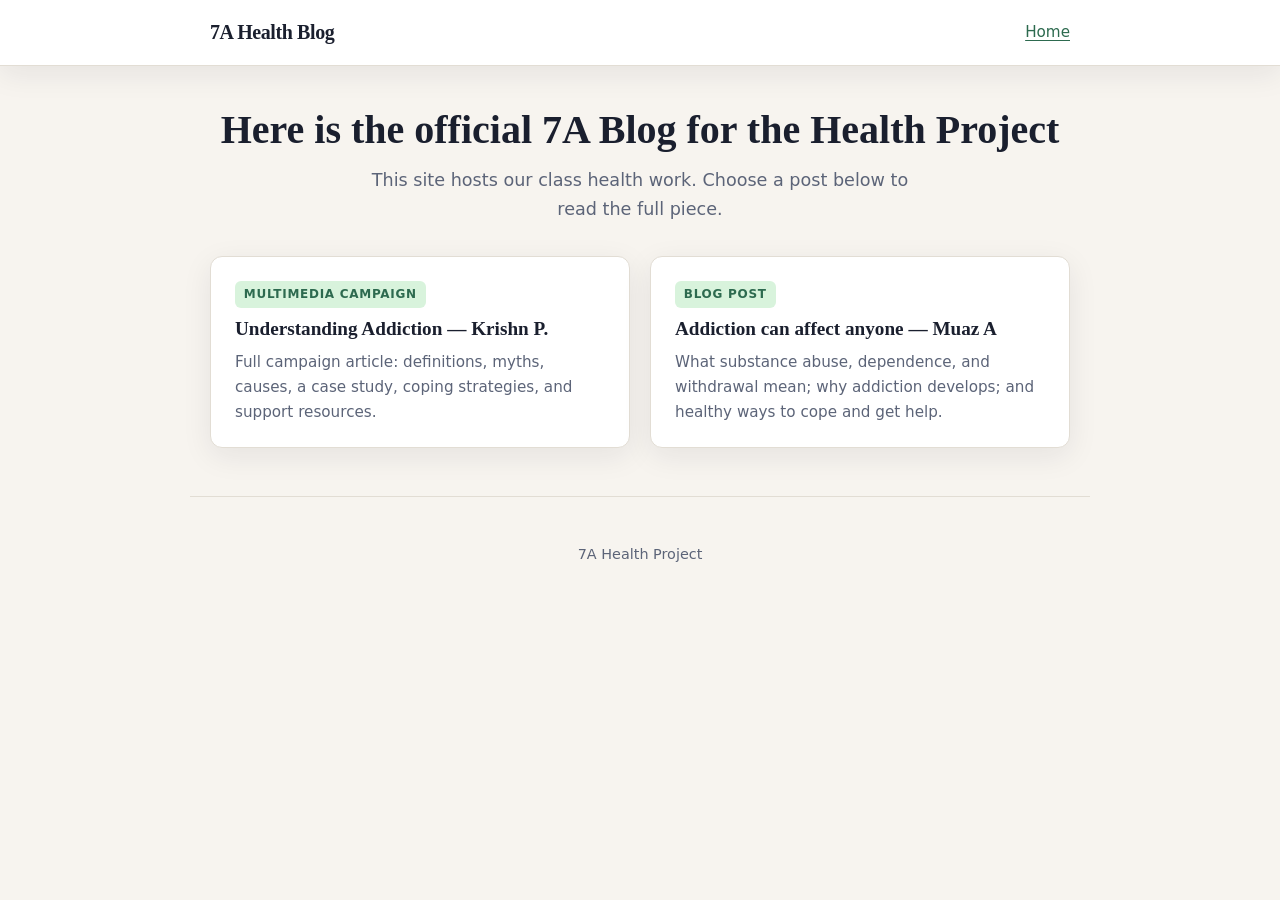
==== index.html @ 5fd0e1c2 "First Upload Muaz Krishn Blog" ====
<!DOCTYPE html>
<html lang="en">
  <head>
    <meta charset="UTF-8" />
    <meta name="viewport" content="width=device-width, initial-scale=1" />
    <title>7A Health Blog — Official Health Project</title>
    <meta
      name="description"
      content="Official 7A blog for the Health Project."
    />
    <link rel="stylesheet" href="css/style.css" />
  </head>
  <body>
    <header class="site-header">
      <div class="site-header__inner">
        <div class="brand">
          <a href="index.html">7A Health Blog</a>
        </div>
        <nav class="nav" aria-label="Main">
          <a href="index.html">Home</a>
        </nav>
      </div>
    </header>

    <section class="hero">
      <h1>Here is the official 7A Blog for the Health Project</h1>
      <p>
        This site hosts our class health work. Choose a post below to read the
        full piece.
      </p>
    </section>

    <div class="post-grid" role="list">
      <article class="post-card" role="listitem">
        <span class="post-card__tag">Multimedia campaign</span>
        <h2>
          <a href="understanding-addiction.html"
            >Understanding Addiction — Krishn P.</a
          >
        </h2>
        <p>
          Full campaign article: definitions, myths, causes, a case study,
          coping strategies, and support resources.
        </p>
      </article>

      <article class="post-card" role="listitem">
        <span class="post-card__tag">Blog post</span>
        <h2>
          <a href="muaz-addiction-health.html">Addiction can affect anyone — Muaz A</a>
        </h2>
        <p>
          What substance abuse, dependence, and withdrawal mean; why addiction
          develops; and healthy ways to cope and get help.
        </p>
      </article>
    </div>

    <footer class="site-footer">
      <p>7A Health Project</p>
    </footer>
  </body>
</html>
---- css/style.css ----
/* 7A Multimedia Campaign Blog — shared styles */

:root {
  --bg: #f7f4ef;
  --surface: #ffffff;
  --ink: #1a1f2e;
  --muted: #5c6478;
  --accent: #2d6a4f;
  --accent-soft: #d8f3dc;
  --border: #e2ddd4;
  --radius: 12px;
  --shadow: 0 8px 30px rgba(26, 31, 46, 0.08);
  --font-sans: "Segoe UI", system-ui, -apple-system, sans-serif;
  --font-display: Georgia, "Times New Roman", serif;
}

*,
*::before,
*::after {
  box-sizing: border-box;
}

html {
  scroll-behavior: smooth;
}

body {
  margin: 0;
  min-height: 100vh;
  font-family: var(--font-sans);
  font-size: 1.05rem;
  line-height: 1.65;
  color: var(--ink);
  background: var(--bg);
}

a {
  color: var(--accent);
  text-decoration-thickness: 1px;
  text-underline-offset: 3px;
}

a:hover {
  color: #1b4332;
}

.site-header {
  background: var(--surface);
  border-bottom: 1px solid var(--border);
  position: sticky;
  top: 0;
  z-index: 10;
  box-shadow: var(--shadow);
}

.site-header__inner {
  max-width: 900px;
  margin: 0 auto;
  padding: 1rem 1.25rem;
  display: flex;
  align-items: center;
  justify-content: space-between;
  gap: 1rem;
  flex-wrap: wrap;
}

.brand {
  font-family: var(--font-display);
  font-weight: 700;
  font-size: 1.25rem;
  letter-spacing: -0.02em;
}

.brand a {
  color: var(--ink);
  text-decoration: none;
}

.brand a:hover {
  color: var(--accent);
}

.nav {
  display: flex;
  gap: 1rem;
  flex-wrap: wrap;
}

.nav a {
  font-size: 0.95rem;
  font-weight: 500;
}

main {
  max-width: 720px;
  margin: 0 auto;
  padding: 2rem 1.25rem 4rem;
}

.hero {
  max-width: 900px;
  margin: 0 auto;
  padding: 2.5rem 1.25rem 2rem;
  text-align: center;
}

.hero h1 {
  font-family: var(--font-display);
  font-size: clamp(1.75rem, 4vw, 2.5rem);
  font-weight: 700;
  line-height: 1.2;
  margin: 0 0 0.75rem;
  color: var(--ink);
}

.hero p {
  margin: 0 auto;
  max-width: 36rem;
  color: var(--muted);
  font-size: 1.1rem;
}

.landing-cta {
  margin: 2rem 0 0;
}

.landing-cta__link,
.landing-cta__link:visited {
  display: inline-block;
  padding: 0.85rem 1.35rem;
  background: var(--accent);
  color: #fff;
  text-decoration: none;
  font-weight: 600;
  border-radius: var(--radius);
  box-shadow: var(--shadow);
}

.landing-cta__link:hover {
  background: #1b4332;
  color: #fff;
}

.post-grid {
  max-width: 900px;
  margin: 0 auto;
  padding: 0 1.25rem 3rem;
  display: grid;
  gap: 1.25rem;
}

@media (min-width: 560px) {
  .post-grid {
    grid-template-columns: repeat(2, 1fr);
  }
}

.post-card {
  background: var(--surface);
  border: 1px solid var(--border);
  border-radius: var(--radius);
  padding: 1.35rem 1.5rem;
  box-shadow: var(--shadow);
  transition: transform 0.15s ease, box-shadow 0.15s ease;
}

.post-card:hover {
  transform: translateY(-2px);
  box-shadow: 0 12px 36px rgba(26, 31, 46, 0.12);
}

.post-card__tag {
  display: inline-block;
  font-size: 0.75rem;
  font-weight: 600;
  text-transform: uppercase;
  letter-spacing: 0.06em;
  color: var(--accent);
  background: var(--accent-soft);
  padding: 0.2rem 0.55rem;
  border-radius: 6px;
  margin-bottom: 0.6rem;
}

.post-card h2 {
  font-family: var(--font-display);
  font-size: 1.2rem;
  margin: 0 0 0.5rem;
  line-height: 1.3;
}

.post-card h2 a {
  color: var(--ink);
  text-decoration: none;
}

.post-card h2 a:hover {
  color: var(--accent);
}

.post-card p {
  margin: 0;
  font-size: 0.95rem;
  color: var(--muted);
}

.article-meta {
  font-size: 0.9rem;
  color: var(--muted);
  margin-bottom: 1.5rem;
}

.article-title {
  font-family: var(--font-display);
  font-size: clamp(1.6rem, 3.5vw, 2.1rem);
  line-height: 1.25;
  margin: 0 0 0.5rem;
}

.lead {
  font-size: 1.15rem;
  color: var(--muted);
  margin: 0 0 2rem;
}

.article-body h2 {
  font-family: var(--font-display);
  font-size: 1.35rem;
  margin: 2rem 0 0.75rem;
}

.article-body h3 {
  font-size: 1.1rem;
  margin: 1.5rem 0 0.5rem;
}

.article-body p {
  margin: 0 0 1rem;
}

.article-body ul,
.article-body ol {
  margin: 0 0 1rem;
  padding-left: 1.35rem;
}

.figure {
  margin: 1.5rem 0;
  padding: 1rem;
  background: var(--surface);
  border: 1px solid var(--border);
  border-radius: var(--radius);
  text-align: center;
}

.figure img,
.figure video {
  max-width: 100%;
  height: auto;
  border-radius: 8px;
}

.figure figcaption {
  font-size: 0.9rem;
  color: var(--muted);
  margin-top: 0.6rem;
}

.embed {
  position: relative;
  width: 100%;
  padding-bottom: 56.25%;
  height: 0;
  overflow: hidden;
  border-radius: var(--radius);
  background: #000;
  margin: 1.5rem 0;
}

.embed iframe {
  position: absolute;
  top: 0;
  left: 0;
  width: 100%;
  height: 100%;
  border: 0;
}

.back-link {
  display: inline-block;
  margin-bottom: 1.5rem;
  font-weight: 500;
}

.site-footer {
  max-width: 900px;
  margin: 0 auto;
  padding: 2rem 1.25rem;
  text-align: center;
  font-size: 0.9rem;
  color: var(--muted);
  border-top: 1px solid var(--border);
}

.callout {
  border-radius: var(--radius);
  padding: 1rem 1.25rem;
  margin: 1.25rem 0;
  border: 1px solid var(--border);
}

.callout p {
  margin: 0 0 0.5rem;
}

.callout p:last-child {
  margin-bottom: 0;
}

.callout--myth {
  background: #fff5f5;
  border-color: #f5c6c6;
}

.callout--truth {
  background: var(--accent-soft);
  border-color: #95d5b2;
}

.table-wrap {
  overflow-x: auto;
  margin: 1rem 0 1.5rem;
  border-radius: var(--radius);
  border: 1px solid var(--border);
  background: var(--surface);
}

.resource-table {
  width: 100%;
  border-collapse: collapse;
  font-size: 0.98rem;
}

.resource-table th,
.resource-table td {
  padding: 0.75rem 1rem;
  text-align: left;
  border-bottom: 1px solid var(--border);
  vertical-align: top;
}

.resource-table th {
  font-weight: 600;
  background: var(--bg);
}

.resource-table tr:last-child td {
  border-bottom: 0;
}

.visually-hidden {
  position: absolute;
  width: 1px;
  height: 1px;
  padding: 0;
  margin: -1px;
  overflow: hidden;
  clip: rect(0, 0, 0, 0);
  white-space: nowrap;
  border: 0;
}
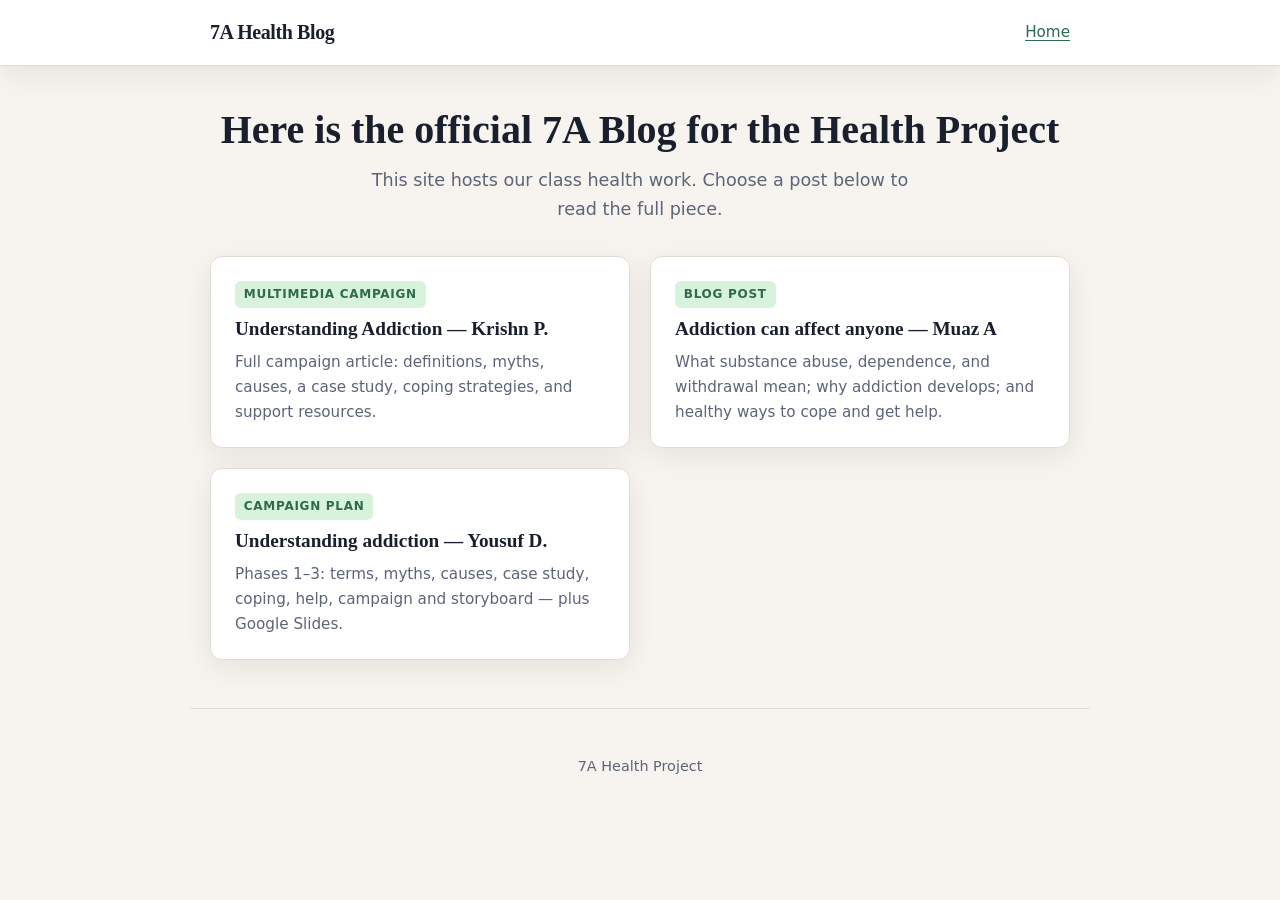
==== commit 959b16fe: "Update index.html" ====
--- a/index.html
+++ b/index.html
@@ -54,6 +54,19 @@
           develops; and healthy ways to cope and get help.
         </p>
       </article>
+
+      <article class="post-card" role="listitem">
+        <span class="post-card__tag">Campaign plan</span>
+        <h2>
+          <a href="yousuf-addiction-campaign.html"
+            >Understanding addiction — Yousuf D.</a
+          >
+        </h2>
+        <p>
+          Phases 1–3: terms, myths, causes, case study, coping, help, campaign
+          and storyboard — plus Google Slides.
+        </p>
+      </article>
     </div>
 
     <footer class="site-footer">
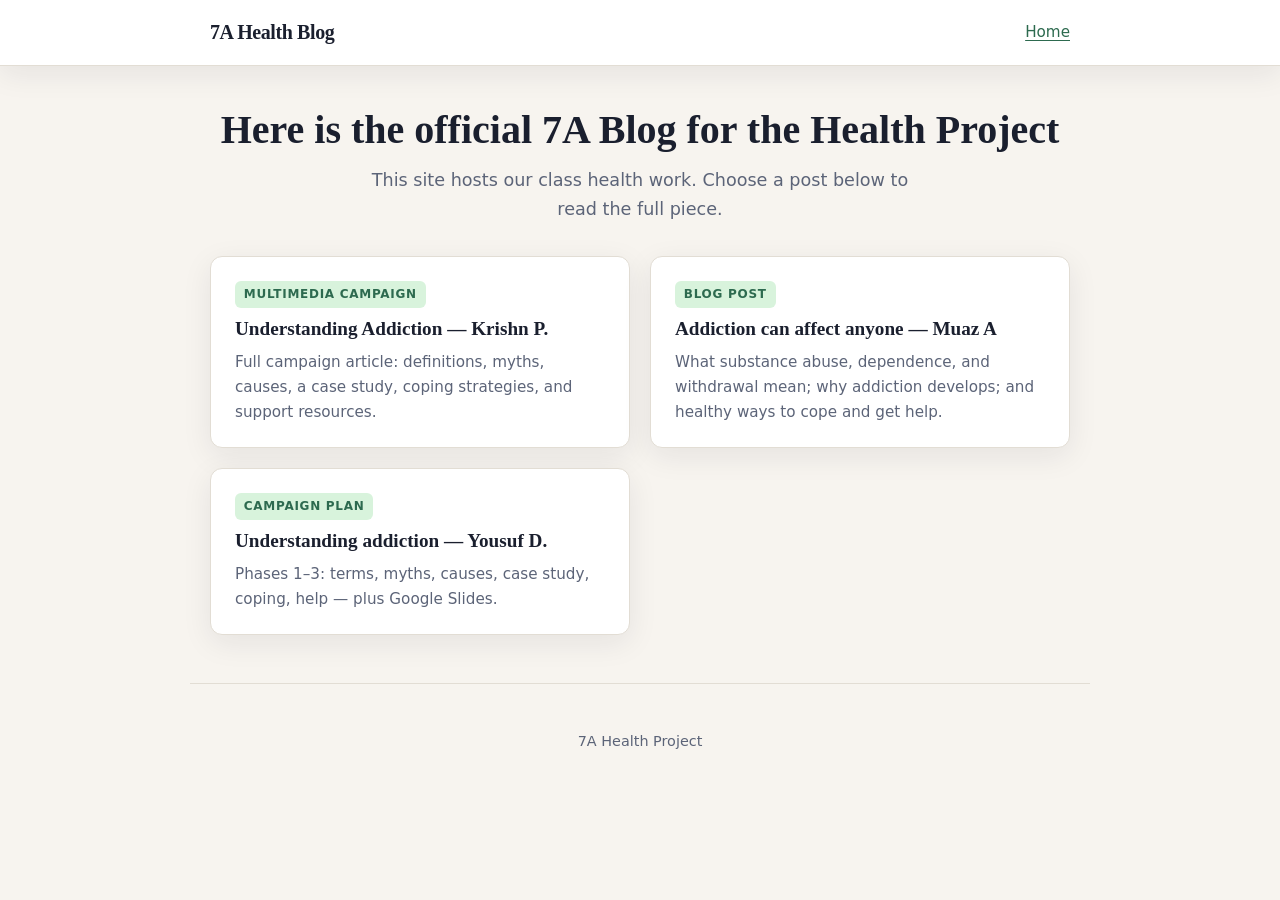
==== commit 56905999: "Add files via upload" ====
--- a/index.html
+++ b/index.html
@@ -63,8 +63,8 @@
           >
         </h2>
         <p>
-          Phases 1–3: terms, myths, causes, case study, coping, help, campaign
-          and storyboard — plus Google Slides.
+          Phases 1–3: terms, myths, causes, case study, coping, help — plus
+          Google Slides.
         </p>
       </article>
     </div>
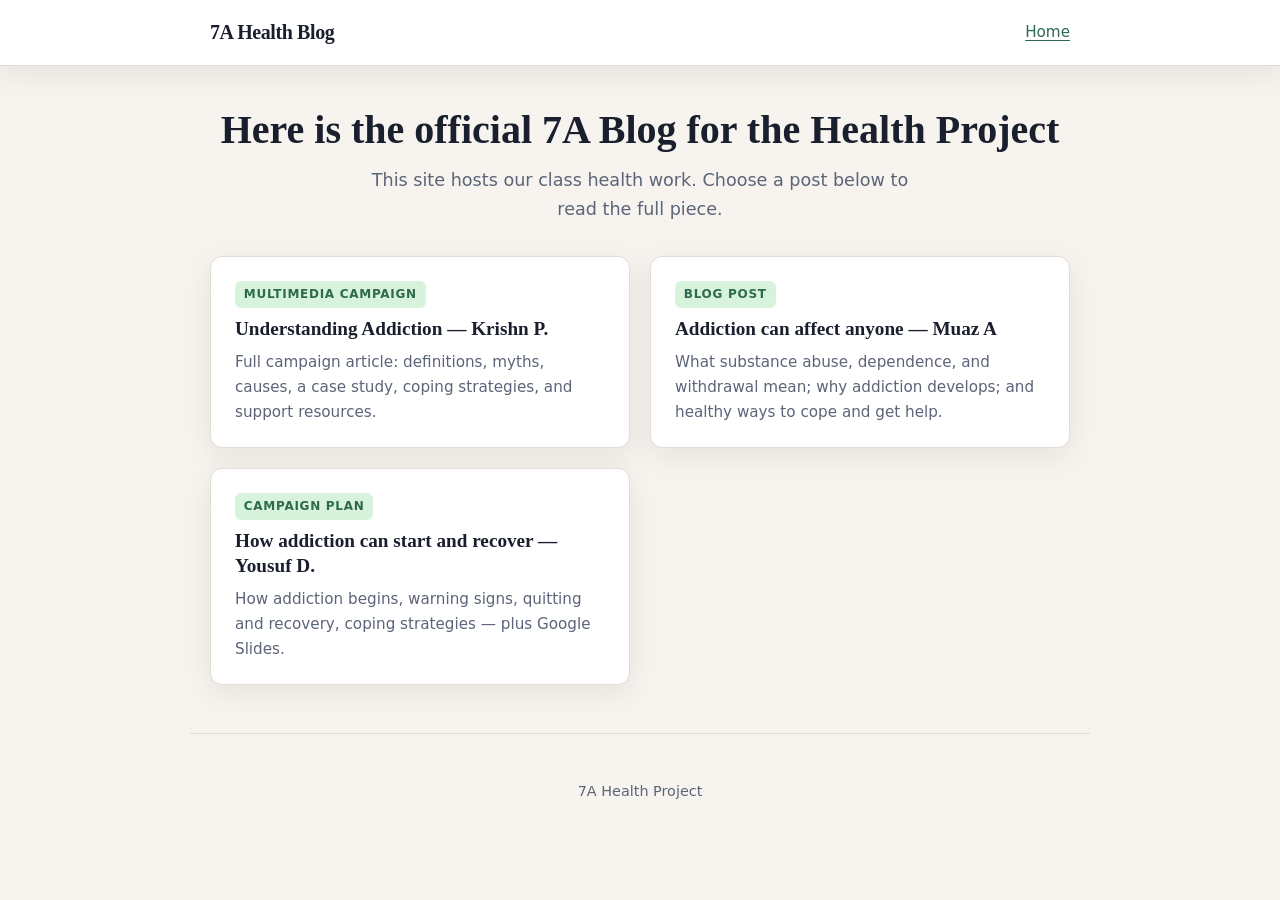
==== commit 6ad8eaeb: "Yousuf Update cuz he wanted it" ====
--- a/index.html
+++ b/index.html
@@ -59,12 +59,12 @@
         <span class="post-card__tag">Campaign plan</span>
         <h2>
           <a href="yousuf-addiction-campaign.html"
-            >Understanding addiction — Yousuf D.</a
+            >How addiction can start and recover — Yousuf D.</a
           >
         </h2>
         <p>
-          Phases 1–3: terms, myths, causes, case study, coping, help — plus
-          Google Slides.
+          How addiction begins, warning signs, quitting and recovery, coping
+          strategies — plus Google Slides.
         </p>
       </article>
     </div>
